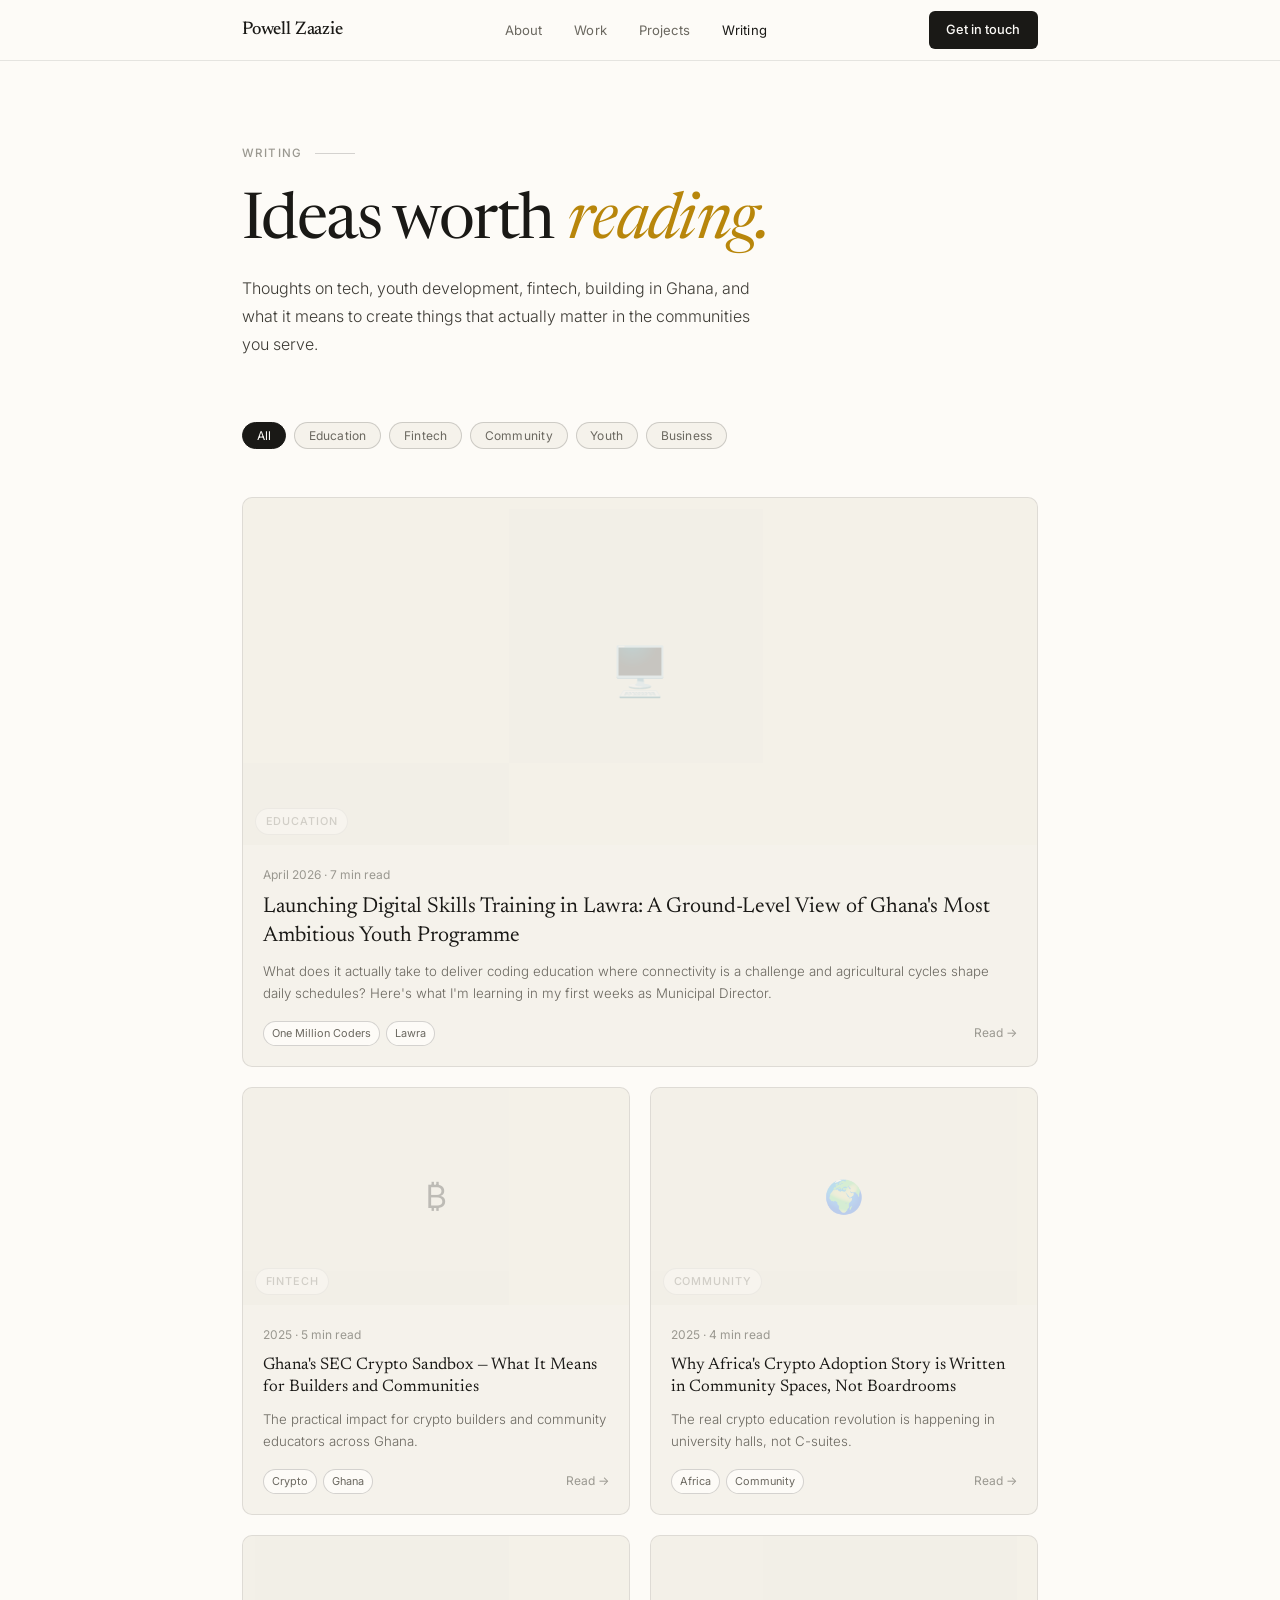
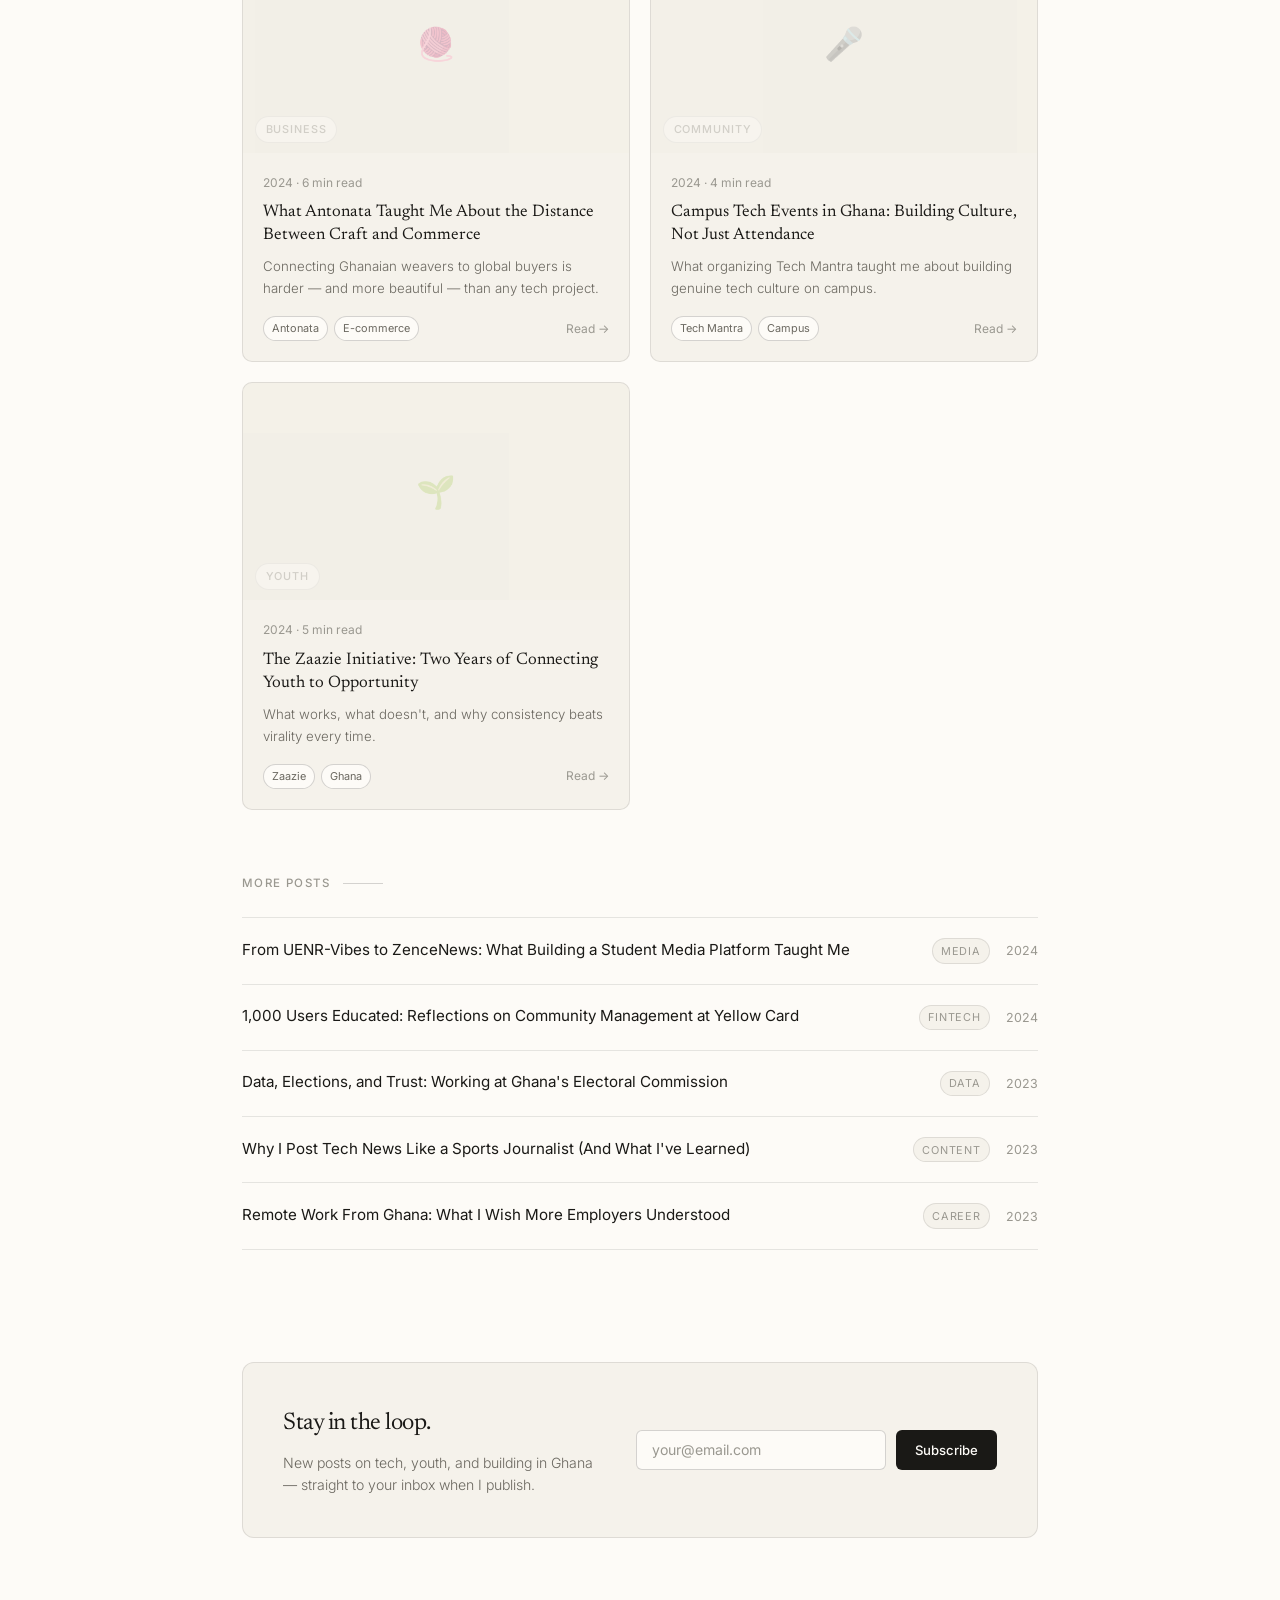
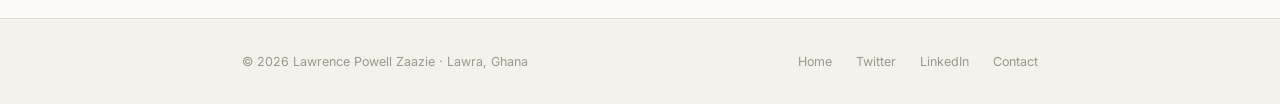
==== blog.html @ d254f091 "Add files via upload" ====
<!DOCTYPE html>
<html lang="en">
<head>
<meta charset="UTF-8">
<meta name="viewport" content="width=device-width, initial-scale=1.0">
<title>Writing — Lawrence Powell Zaazie</title>
<meta name="description" content="Writing on tech, youth development, fintech and building in Ghana — by Lawrence Powell Zaazie.">
<link rel="preconnect" href="https://fonts.googleapis.com">
<link rel="preconnect" href="https://fonts.gstatic.com" crossorigin>
<link href="https://fonts.googleapis.com/css2?family=Inter:wght@300;400;500;600&family=Newsreader:ital,opsz,wght@0,6..72,400;0,6..72,500;1,6..72,400&display=swap" rel="stylesheet">
<style>
:root{--cream:#FDFBF7;--cream2:#F5F2EB;--cream3:#EDE9DF;--ink:#1A1916;--ink2:#3D3B35;--ink3:#6B6860;--ink4:#9A9890;--gold:#B8860B;--green:#2D6A4F;--green-pale:#EAF4EE;--border:rgba(26,25,22,0.1);--border2:rgba(26,25,22,0.18);}
*,*::before,*::after{box-sizing:border-box;margin:0;padding:0;}
html{scroll-behavior:smooth;}
body{font-family:'Inter',sans-serif;background:var(--cream);color:var(--ink);line-height:1.7;font-size:16px;-webkit-font-smoothing:antialiased;}
nav{position:fixed;top:0;left:0;right:0;z-index:100;background:rgba(253,251,247,0.92);backdrop-filter:blur(12px);border-bottom:1px solid var(--border);}
.nav-inner{max-width:860px;margin:0 auto;display:flex;align-items:center;justify-content:space-between;padding:0 2rem;height:60px;}
.nav-logo{font-family:'Newsreader',serif;font-size:1.15rem;font-weight:500;color:var(--ink);text-decoration:none;letter-spacing:-.01em;}
.nav-links{display:flex;gap:0;list-style:none;}
.nav-links a{font-size:.82rem;color:var(--ink3);text-decoration:none;padding:0 1rem;line-height:60px;transition:color .15s;letter-spacing:.01em;}
.nav-links a:hover,.nav-links a.active{color:var(--ink);}
.nav-cta{font-size:.8rem;font-weight:500;background:var(--ink);color:var(--cream);padding:.5rem 1.1rem;border-radius:6px;text-decoration:none;transition:background .15s;}
.nav-cta:hover{background:var(--ink2);}

/* PAGE HEADER */
.page-header{max-width:860px;margin:0 auto;padding:9rem 2rem 4rem;}
.page-header-label{font-size:.72rem;text-transform:uppercase;letter-spacing:.12em;color:var(--ink4);font-weight:500;margin-bottom:1.5rem;display:flex;align-items:center;gap:.75rem;}
.page-header-label::after{content:'';flex:1;max-width:40px;height:1px;background:var(--border2);}
.page-header h1{font-family:'Newsreader',serif;font-size:clamp(2.5rem,5vw,4rem);font-weight:400;line-height:1.1;letter-spacing:-.025em;color:var(--ink);margin-bottom:1rem;}
.page-header h1 em{font-style:italic;color:var(--gold);}
.page-header-desc{font-size:1rem;color:var(--ink2);max-width:520px;line-height:1.75;font-weight:300;}

/* FILTERS */
.filters{max-width:860px;margin:0 auto;padding:0 2rem 3rem;display:flex;gap:.5rem;flex-wrap:wrap;}
.filter-btn{font-size:.75rem;color:var(--ink3);border:1px solid var(--border2);background:var(--cream2);padding:.3rem .85rem;border-radius:100px;cursor:pointer;transition:all .15s;font-family:'Inter',sans-serif;letter-spacing:.02em;}
.filter-btn:hover{border-color:var(--ink3);color:var(--ink);}
.filter-btn.active{background:var(--ink);color:var(--cream);border-color:var(--ink);}

/* POSTS GRID */
.posts-wrap{max-width:860px;margin:0 auto;padding:0 2rem;}
.posts-grid{display:grid;grid-template-columns:1fr 1fr;gap:1.25rem;margin-bottom:4rem;}
.post-card{background:var(--cream2);border:1px solid var(--border);border-radius:10px;overflow:hidden;cursor:pointer;transition:border-color .15s,background .15s;display:flex;flex-direction:column;}
.post-card:hover{border-color:var(--border2);background:var(--cream3);}
.post-card-featured{grid-column:span 2;}
.post-thumb{aspect-ratio:16/7;background:var(--cream3);display:flex;align-items:center;justify-content:center;font-size:3rem;opacity:.25;position:relative;}
.post-card:not(.post-card-featured) .post-thumb{aspect-ratio:16/9;font-size:2rem;}
.post-cat{position:absolute;bottom:.65rem;left:.75rem;font-size:.68rem;letter-spacing:.08em;text-transform:uppercase;background:var(--cream);color:var(--ink3);border:1px solid var(--border2);padding:.2rem .6rem;border-radius:100px;font-weight:500;}
.post-body{padding:1.25rem;flex:1;display:flex;flex-direction:column;}
.post-meta{font-size:.75rem;color:var(--ink4);margin-bottom:.5rem;}
.post-title{font-family:'Newsreader',serif;font-size:1.05rem;line-height:1.35;color:var(--ink);margin-bottom:.6rem;flex:1;font-weight:400;}
.post-card-featured .post-title{font-size:1.35rem;}
.post-excerpt{font-size:.83rem;color:var(--ink3);line-height:1.65;font-weight:300;margin-bottom:1rem;}
.post-footer{display:flex;justify-content:space-between;align-items:center;margin-top:auto;}
.post-tags-wrap{display:flex;gap:.35rem;flex-wrap:wrap;}
.post-tag{font-size:.68rem;color:var(--ink3);border:1px solid var(--border2);padding:.15rem .5rem;border-radius:100px;background:var(--cream);}
.post-read{font-size:.75rem;color:var(--ink4);}

/* OLDER POSTS LIST */
.older-label{font-size:.72rem;text-transform:uppercase;letter-spacing:.12em;color:var(--ink4);font-weight:500;margin-bottom:1.5rem;display:flex;align-items:center;gap:.75rem;}
.older-label::after{content:'';flex:1;max-width:40px;height:1px;background:var(--border2);}
.post-list{display:flex;flex-direction:column;margin-bottom:4rem;}
.list-item{display:flex;align-items:baseline;justify-content:space-between;gap:2rem;padding:1.25rem 0;border-bottom:1px solid var(--border);cursor:pointer;transition:opacity .15s;}
.list-item:first-child{border-top:1px solid var(--border);}
.list-item:hover{opacity:.6;}
.list-title{font-size:.95rem;color:var(--ink);flex:1;line-height:1.45;}
.list-right{display:flex;align-items:center;gap:1rem;flex-shrink:0;}
.list-cat{font-size:.68rem;letter-spacing:.08em;text-transform:uppercase;background:var(--cream2);color:var(--ink4);border:1px solid var(--border);padding:.15rem .5rem;border-radius:100px;}
.list-year{font-size:.78rem;color:var(--ink4);}

/* ARTICLE MODAL */
#modal{display:none;position:fixed;inset:0;z-index:500;background:var(--cream);overflow-y:auto;}
.modal-inner{max-width:660px;margin:0 auto;padding:5rem 2rem 6rem;}
.modal-back{background:none;border:none;cursor:pointer;font-family:'Inter',sans-serif;font-size:.82rem;color:var(--ink3);display:flex;align-items:center;gap:.4rem;margin-bottom:3rem;padding:0;transition:color .15s;letter-spacing:.01em;}
.modal-back:hover{color:var(--ink);}
.modal-kicker{font-size:.72rem;text-transform:uppercase;letter-spacing:.12em;color:var(--ink4);font-weight:500;margin-bottom:1.25rem;}
.modal-title{font-family:'Newsreader',serif;font-size:clamp(1.8rem,3.5vw,2.6rem);font-weight:400;line-height:1.15;letter-spacing:-.02em;color:var(--ink);margin-bottom:2rem;}
.modal-body{font-size:1rem;color:var(--ink2);line-height:1.9;font-weight:300;}
.modal-body p+p{margin-top:1.25rem;}
.modal-subhead{font-family:'Newsreader',serif;font-size:1.3rem;color:var(--ink);margin:2rem 0 .5rem;font-weight:400;}
.modal-tags{display:flex;gap:.4rem;flex-wrap:wrap;margin-top:3rem;padding-top:2rem;border-top:1px solid var(--border);}
.modal-tag{font-size:.7rem;color:var(--ink3);border:1px solid var(--border2);padding:.2rem .6rem;border-radius:100px;background:var(--cream2);}

/* NEWSLETTER */
.newsletter{max-width:860px;margin:0 auto;padding:3rem 2rem 5rem;}
.newsletter-inner{background:var(--cream2);border:1px solid var(--border);border-radius:12px;padding:2.5rem;display:grid;grid-template-columns:1fr 1fr;gap:2rem;align-items:center;}
.newsletter-heading{font-family:'Newsreader',serif;font-size:1.5rem;font-weight:400;letter-spacing:-.02em;margin-bottom:.5rem;}
.newsletter-desc{font-size:.88rem;color:var(--ink3);line-height:1.6;font-weight:300;}
.newsletter-form{display:flex;gap:.6rem;}
.newsletter-input{flex:1;background:var(--cream);border:1px solid var(--border2);border-radius:6px;padding:.65rem .9rem;color:var(--ink);font-family:'Inter',sans-serif;font-size:.88rem;outline:none;transition:border-color .15s;}
.newsletter-input:focus{border-color:var(--ink3);}
.newsletter-input::placeholder{color:var(--ink4);}
.newsletter-btn{background:var(--ink);color:var(--cream);font-family:'Inter',sans-serif;font-weight:500;font-size:.82rem;padding:.65rem 1.2rem;border-radius:6px;border:none;cursor:pointer;transition:background .15s;white-space:nowrap;}
.newsletter-btn:hover{background:var(--ink2);}

footer{border-top:1px solid var(--border);background:var(--cream2);}
.footer-bottom{max-width:860px;margin:0 auto;padding:2rem;display:flex;justify-content:space-between;flex-wrap:wrap;gap:1rem;font-size:.78rem;color:var(--ink4);}
.footer-flinks{display:flex;gap:1.5rem;}
.footer-flinks a{font-size:.78rem;color:var(--ink4);text-decoration:none;transition:color .15s;}
.footer-flinks a:hover{color:var(--ink);}

.reveal{opacity:0;transform:translateY(14px);transition:opacity .55s ease,transform .55s ease;}
.reveal.visible{opacity:1;transform:translateY(0);}

@media(max-width:700px){
  .nav-links,.nav-cta{display:none;}
  .page-header{padding:7rem 1.25rem 3rem;}
  .filters{padding:0 1.25rem 2.5rem;}
  .posts-wrap{padding:0 1.25rem;}
  .posts-grid{grid-template-columns:1fr;}
  .post-card-featured{grid-column:span 1;}
  .newsletter-inner{grid-template-columns:1fr;}
  .newsletter-form{flex-direction:column;}
  .modal-inner{padding:4rem 1.25rem 5rem;}
  .footer-bottom{padding:1.25rem;flex-direction:column;}
}
</style>
</head>
<body>

<nav>
  <div class="nav-inner">
    <a class="nav-logo" href="index.html">Powell Zaazie</a>
    <ul class="nav-links">
      <li><a href="index.html#about">About</a></li>
      <li><a href="index.html#work">Work</a></li>
      <li><a href="index.html#projects">Projects</a></li>
      <li><a href="blog.html" class="active">Writing</a></li>
    </ul>
    <a class="nav-cta" href="index.html#contact">Get in touch</a>
  </div>
</nav>

<div class="page-header">
  <div class="page-header-label">Writing</div>
  <h1>Ideas worth <em>reading.</em></h1>
  <p class="page-header-desc">Thoughts on tech, youth development, fintech, building in Ghana, and what it means to create things that actually matter in the communities you serve.</p>
</div>

<div class="filters">
  <button class="filter-btn active" onclick="filter('all',this)">All</button>
  <button class="filter-btn" onclick="filter('education',this)">Education</button>
  <button class="filter-btn" onclick="filter('fintech',this)">Fintech</button>
  <button class="filter-btn" onclick="filter('community',this)">Community</button>
  <button class="filter-btn" onclick="filter('youth',this)">Youth</button>
  <button class="filter-btn" onclick="filter('business',this)">Business</button>
</div>

<div class="posts-wrap">
  <div class="posts-grid" id="postsGrid">

    <div class="post-card post-card-featured reveal" data-cat="education" onclick="open_post('p1')">
      <div class="post-thumb">🖥️<span class="post-cat">Education</span></div>
      <div class="post-body">
        <div class="post-meta">April 2026 · 7 min read</div>
        <div class="post-title">Launching Digital Skills Training in Lawra: A Ground-Level View of Ghana's Most Ambitious Youth Programme</div>
        <p class="post-excerpt">What does it actually take to deliver coding education where connectivity is a challenge and agricultural cycles shape daily schedules? Here's what I'm learning in my first weeks as Municipal Director.</p>
        <div class="post-footer"><div class="post-tags-wrap"><span class="post-tag">One Million Coders</span><span class="post-tag">Lawra</span></div><span class="post-read">Read →</span></div>
      </div>
    </div>

    <div class="post-card reveal" data-cat="fintech" onclick="open_post('p2')">
      <div class="post-thumb">₿<span class="post-cat">Fintech</span></div>
      <div class="post-body">
        <div class="post-meta">2025 · 5 min read</div>
        <div class="post-title">Ghana's SEC Crypto Sandbox — What It Means for Builders and Communities</div>
        <p class="post-excerpt">The practical impact for crypto builders and community educators across Ghana.</p>
        <div class="post-footer"><div class="post-tags-wrap"><span class="post-tag">Crypto</span><span class="post-tag">Ghana</span></div><span class="post-read">Read →</span></div>
      </div>
    </div>

    <div class="post-card reveal" data-cat="community" onclick="open_post('p3')">
      <div class="post-thumb">🌍<span class="post-cat">Community</span></div>
      <div class="post-body">
        <div class="post-meta">2025 · 4 min read</div>
        <div class="post-title">Why Africa's Crypto Adoption Story is Written in Community Spaces, Not Boardrooms</div>
        <p class="post-excerpt">The real crypto education revolution is happening in university halls, not C-suites.</p>
        <div class="post-footer"><div class="post-tags-wrap"><span class="post-tag">Africa</span><span class="post-tag">Community</span></div><span class="post-read">Read →</span></div>
      </div>
    </div>

    <div class="post-card reveal" data-cat="business" onclick="open_post('p4')">
      <div class="post-thumb">🧶<span class="post-cat">Business</span></div>
      <div class="post-body">
        <div class="post-meta">2024 · 6 min read</div>
        <div class="post-title">What Antonata Taught Me About the Distance Between Craft and Commerce</div>
        <p class="post-excerpt">Connecting Ghanaian weavers to global buyers is harder — and more beautiful — than any tech project.</p>
        <div class="post-footer"><div class="post-tags-wrap"><span class="post-tag">Antonata</span><span class="post-tag">E-commerce</span></div><span class="post-read">Read →</span></div>
      </div>
    </div>

    <div class="post-card reveal" data-cat="community" onclick="open_post('p5')">
      <div class="post-thumb">🎤<span class="post-cat">Community</span></div>
      <div class="post-body">
        <div class="post-meta">2024 · 4 min read</div>
        <div class="post-title">Campus Tech Events in Ghana: Building Culture, Not Just Attendance</div>
        <p class="post-excerpt">What organizing Tech Mantra taught me about building genuine tech culture on campus.</p>
        <div class="post-footer"><div class="post-tags-wrap"><span class="post-tag">Tech Mantra</span><span class="post-tag">Campus</span></div><span class="post-read">Read →</span></div>
      </div>
    </div>

    <div class="post-card reveal" data-cat="youth" onclick="open_post('p6')">
      <div class="post-thumb">🌱<span class="post-cat">Youth</span></div>
      <div class="post-body">
        <div class="post-meta">2024 · 5 min read</div>
        <div class="post-title">The Zaazie Initiative: Two Years of Connecting Youth to Opportunity</div>
        <p class="post-excerpt">What works, what doesn't, and why consistency beats virality every time.</p>
        <div class="post-footer"><div class="post-tags-wrap"><span class="post-tag">Zaazie</span><span class="post-tag">Ghana</span></div><span class="post-read">Read →</span></div>
      </div>
    </div>

  </div>

  <div class="older-label reveal">More posts</div>
  <div class="post-list reveal">
    <div class="list-item" onclick="open_post('p7')"><span class="list-title">From UENR-Vibes to ZenceNews: What Building a Student Media Platform Taught Me</span><div class="list-right"><span class="list-cat">Media</span><span class="list-year">2024</span></div></div>
    <div class="list-item" onclick="open_post('p8')"><span class="list-title">1,000 Users Educated: Reflections on Community Management at Yellow Card</span><div class="list-right"><span class="list-cat">Fintech</span><span class="list-year">2024</span></div></div>
    <div class="list-item" onclick="open_post('p9')"><span class="list-title">Data, Elections, and Trust: Working at Ghana's Electoral Commission</span><div class="list-right"><span class="list-cat">Data</span><span class="list-year">2023</span></div></div>
    <div class="list-item" onclick="open_post('p10')"><span class="list-title">Why I Post Tech News Like a Sports Journalist (And What I've Learned)</span><div class="list-right"><span class="list-cat">Content</span><span class="list-year">2023</span></div></div>
    <div class="list-item" onclick="open_post('p11')"><span class="list-title">Remote Work From Ghana: What I Wish More Employers Understood</span><div class="list-right"><span class="list-cat">Career</span><span class="list-year">2023</span></div></div>
  </div>
</div>

<!-- ARTICLE MODAL -->
<div id="modal">
  <div class="modal-inner">
    <button class="modal-back" onclick="close_post()">← Back to writing</button>
    <div id="modal-content"></div>
  </div>
</div>

<!-- NEWSLETTER -->
<div class="newsletter">
  <div class="newsletter-inner reveal">
    <div>
      <div class="newsletter-heading">Stay in the loop.</div>
      <p class="newsletter-desc">New posts on tech, youth, and building in Ghana — straight to your inbox when I publish.</p>
    </div>
    <div>
      <div class="newsletter-form">
        <input class="newsletter-input" type="email" id="nlEmail" placeholder="your@email.com">
        <button class="newsletter-btn" onclick="subscribe(this)">Subscribe</button>
      </div>
    </div>
  </div>
</div>

<footer>
  <div class="footer-bottom">
    <span>© 2026 Lawrence Powell Zaazie · Lawra, Ghana</span>
    <div class="footer-flinks">
      <a href="index.html">Home</a>
      <a href="https://twitter.com/powellzaazie" target="_blank">Twitter</a>
      <a href="https://linkedin.com/in/powellzaazie" target="_blank">LinkedIn</a>
      <a href="index.html#contact">Contact</a>
    </div>
  </div>
</footer>

<script>
const posts = {
  p1:{kicker:'Education · April 2026 · 7 min read',title:'Launching Digital Skills Training in Lawra: A Ground-Level View of Ghana\'s Most Ambitious Youth Programme',body:`<p>When I accepted the role of Municipal Director for the One Million Coders Programme in Lawra, I knew I was stepping into something that would test every skill I've developed — community building, programme management, data thinking, and communication.</p><p>What I didn't fully anticipate was how much the ground-level realities of Lawra Municipal would shape everything: the agricultural calendar that pulls students away during farming seasons, the connectivity gaps that make "just go online" an unhelpful instruction, and the deep community trust networks you have to earn before anything works.</p><div class="modal-subhead">Starting with listening, not launching</div><p>My first weeks weren't spent rolling out trainings. They were spent in conversations — with GES school heads, community radio operators, traditional leaders, and the youth themselves. The programme's national ambition only lands when it meets local reality with humility.</p><p>The feedback was consistent: youth in Lawra are hungry for digital skills. The challenge isn't motivation — it's infrastructure and timing.</p><div class="modal-subhead">The offline-first principle</div><p>One of the early decisions I'm advocating for is an offline-first curriculum delivery model. Not as a compromise — but as a feature. Building modules that can be downloaded and used without live internet makes the programme resilient in a way that purely online delivery never can be in Upper West Region.</p><p>More updates to follow as we move from planning into delivery. If you're working on something similar, I'd love to connect.</p>`,tags:['One Million Coders','Lawra','Digital Skills','Education']},
  p2:{kicker:'Fintech · 2025 · 5 min read',title:'Ghana\'s SEC Crypto Sandbox — What It Means for Builders and Communities',body:`<p>Ghana's SEC opening a regulatory sandbox for crypto and digital assets is genuinely significant — but coverage mostly focuses on institutional players. I want to talk about what it means for builders and community educators on the ground.</p><div class="modal-subhead">Why this matters for community educators</div><p>At Yellow Card, I spent a year educating 1,000+ users about crypto. One of the biggest barriers wasn't technical literacy — it was legitimacy. People wanted to know: is this legal? Is this safe?</p><p>A regulatory sandbox sends a clear signal: the government is engaging seriously. For community educators, that changes the conversation dramatically.</p><div class="modal-subhead">What builders should watch</div><p>The sandbox terms matter enormously. The best ones give startups room to test, fail, and iterate. The worst create compliance burdens only incumbents can afford. Ghana's fintech ecosystem has real talent — the sandbox is an opportunity whose value depends entirely on whether the rules enable genuine experimentation.</p>`,tags:['Ghana','Crypto','Fintech','Regulation']},
  p3:{kicker:'Community · 2025 · 4 min read',title:'Why Africa\'s Crypto Adoption Story is Written in Community Spaces, Not Boardrooms',body:`<p>Every few months there's another report about Africa's "crypto adoption surge." The numbers are real. But coverage focuses on macro data and institutional moves — while the actual story is being written in university Discord servers, WhatsApp groups, and local workshops.</p><div class="modal-subhead">Trust is the infrastructure</div><p>In markets where banking trust is low and financial history is complicated, trust is the real infrastructure. You build it person by person, community by community. No amount of VC funding or exchange listings replaces that.</p><p>The builders and educators doing this work are the real architects of crypto adoption in Africa. They deserve more credit and more support than they typically receive.</p>`,tags:['Africa','Crypto','Community']},
  p4:{kicker:'Business · 2024 · 6 min read',title:'What Antonata Taught Me About the Distance Between Craft and Commerce',body:`<p>Antonata started as a simple observation: Ghana has extraordinary weavers producing extraordinary fabric, and most of the world has no idea they exist. The distance between a master weaver in Upper West Region and a consumer in Berlin is mostly information and infrastructure — not desire.</p><div class="modal-subhead">The gap nobody talks about</div><p>There's enormous enthusiasm for "connecting African artisans to global markets." Far less attention is paid to the boring, essential middle: photography standards, packaging logistics, payment processing for sellers without formal banking, and building enough volume that the economics actually work for the craftsperson — not just the platform.</p><p>Antonata has taught me that the most important skill in any marketplace business is patience with complexity — and genuine respect for the people whose livelihoods depend on getting it right.</p>`,tags:['Antonata','E-commerce','Ghana','Craft']},
  p5:{kicker:'Community · 2024 · 4 min read',title:'Campus Tech Events in Ghana: Building Culture, Not Just Attendance',body:`<p>When I started organizing Tech Mantra events, the goal was simple: bring interesting tech people together with students who have potential. Get some energy in the room. Spark a few connections.</p><p>What I learned is that attendance is the easy part. Culture is the hard part.</p><div class="modal-subhead">What makes an event stick</div><p>The events that created lasting impact weren't the ones with the biggest crowd or the most prestigious speaker. They were the ones where students left with a concrete next step — a contact, a project idea, a framework for thinking about their career that they hadn't had before.</p><p>Campus tech culture in Ghana is real and growing. Events like Tech Mantra can accelerate it — but only if we resist optimising for optics over outcomes.</p>`,tags:['Tech Mantra','Campus','Events','Community']},
  p6:{kicker:'Youth · 2024 · 5 min read',title:'The Zaazie Initiative: Two Years of Connecting Youth to Opportunity',body:`<p>The Zaazie Initiative was born from frustration — the clear-eyed kind. Incredible fellowships, grants, and programmes exist for African youth, and most of them never hear about them. Not because they lack internet access. Because the information is scattered, poorly distributed, and rarely reaches the communities that would benefit most.</p><div class="modal-subhead">What two years has taught me</div><p>Consistency beats virality. The posts that generated the most applications weren't the ones that went viral. They were the ones that showed up reliably, week after week, in a format people understood and trusted.</p><p>The community has become the product. Youth who found opportunities through the initiative now share others they find. The flywheel is small but real — and that's more valuable than any single viral post.</p>`,tags:['Zaazie Initiative','Youth','Ghana','Opportunity']},
  p7:{kicker:'Media · 2024 · 5 min read',title:'From UENR-Vibes to ZenceNews: What Building a Student Media Platform Taught Me',body:`<p>ZenceNews started as UENR-Vibes — a scrappy campus news platform built on the conviction that student stories deserved better coverage than official channels provided. The name changed. The mission didn't.</p><div class="modal-subhead">Media as community infrastructure</div><p>The framing I keep returning to: media is community infrastructure. When ZenceNews covers a student achievement, a campus policy issue, or an opportunity youth should know about — it's not just content. It's connective tissue for a community that otherwise relies on informal networks and word of mouth.</p><p>That framing has shaped every decision since: what to cover, how to cover it, and who to centre in the story.</p>`,tags:['ZenceNews','Media','Campus','Community']},
  p8:{kicker:'Fintech · 2024 · 4 min read',title:'1,000 Users Educated: Reflections on Community Management at Yellow Card',body:`<p>The number — 1,000+ users educated — sounds clean and reportable. The reality was messier and more rewarding than any metric captures.</p><p>Community management at a crypto company in Ghana means being the bridge between a product built with certain assumptions and users making real financial decisions with real money. That's a serious responsibility.</p><div class="modal-subhead">What education actually looks like</div><p>The best community education I did at Yellow Card wasn't in events or content. It was in individual conversations — responding to confused users, explaining failed transactions, walking people through processes that assumed too much prior knowledge.</p><p>That feedback loop — between community reality and product decision — is what good community management is actually for. The events and content are just the visible part.</p>`,tags:['Yellow Card','Fintech','Community','Crypto']},
  p9:{kicker:'Data · 2023 · 5 min read',title:'Data, Elections, and Trust: Working at Ghana\'s Electoral Commission',body:`<p>Working at the Electoral Commission during an election period is not a typical data analytics role. The stakes are different. The scrutiny is different. And the standard of accuracy required — when data directly affects democratic outcomes — focuses the mind in ways corporate analytics never quite does.</p><div class="modal-subhead">Data as public trust</div><p>Every data decision at the Commission was implicitly a public trust decision. How data is collected, validated, stored, and reported isn't just a technical question — it's a question about what the institution owes the citizens it serves.</p><p>That framing has stayed with me. In every role since, I ask: who does this data serve, and what obligation does handling it create?</p>`,tags:['Data','Elections','Ghana','Public Sector']},
  p10:{kicker:'Content · 2023 · 4 min read',title:'Why I Post Tech News Like a Sports Journalist (And What I\'ve Learned)',body:`<p>The inspiration was simple: Fabrizio Romano built a global audience by being first, accurate, and consistent on football transfer news. Nobody owns that niche for African and global tech funding rounds on X.</p><p>So I started posting verified funding rounds with the ⚡ CONFIRMED ⚡ format. Clean, consistent, citable. No hot takes unless I have real context.</p><div class="modal-subhead">What the format teaches you</div><p>Posting this way forces discipline. You have to actually verify before you post. You have to understand the deal well enough to summarise it accurately in a few lines. You build a reputation on accuracy — which means one bad post costs you more than ten good ones earn you.</p><p>The audience that finds you this way is also a better audience. They're there for the information, not the entertainment.</p>`,tags:['Content','Tech News','Twitter','@powellzaazie']},
  p11:{kicker:'Career · 2023 · 4 min read',title:'Remote Work From Ghana: What I Wish More Employers Understood',body:`<p>I've applied for remote roles and talked to a lot of Ghanaian professionals navigating the same market. There are patterns worth naming.</p><div class="modal-subhead">The assumptions that cost good candidates</div><p>The biggest issue isn't connectivity or time zones — those are solvable. It's the unstated assumptions baked into hiring processes: that "remote" means Europe or North America, that an African candidate needs to justify their time zone, that a non-Western educational background requires extra scrutiny.</p><p>Ghana has world-class tech, community, and data talent. The candidate pool is deeper than most remote-first companies realise. If you're not actively recruiting from West Africa, you're leaving talent on the table.</p>`,tags:['Remote Work','Career','Ghana','Tech']}
};

function open_post(id){
  const p=posts[id];if(!p)return;
  document.getElementById('modal-content').innerHTML=`<div class="modal-kicker">${p.kicker}</div><h1 class="modal-title">${p.title}</h1><div class="modal-body">${p.body}</div><div class="modal-tags">${p.tags.map(t=>`<span class="modal-tag">${t}</span>`).join('')}</div>`;
  document.getElementById('modal').style.display='block';
  document.body.style.overflow='hidden';
  document.getElementById('modal').scrollTop=0;
}
function close_post(){
  document.getElementById('modal').style.display='none';
  document.body.style.overflow='';
}
document.addEventListener('keydown',e=>{if(e.key==='Escape')close_post();});

function filter(cat,btn){
  document.querySelectorAll('.filter-btn').forEach(b=>b.classList.remove('active'));
  btn.classList.add('active');
  document.querySelectorAll('.post-card').forEach(c=>{
    c.style.display=(cat==='all'||c.dataset.cat===cat)?'':'none';
  });
}

function subscribe(btn){
  const input=document.getElementById('nlEmail');
  if(!input.value||!input.value.includes('@')){input.style.borderColor='#B91C1C';return;}
  btn.textContent='✓ Subscribed'; btn.style.background='var(--green)';
  input.value=''; input.style.borderColor='';
}

const obs=new IntersectionObserver(entries=>{entries.forEach(e=>{if(e.isIntersecting)e.target.classList.add('visible');});},{threshold:.06});
document.querySelectorAll('.reveal').forEach(el=>obs.observe(el));
</script>
</body>
</html>
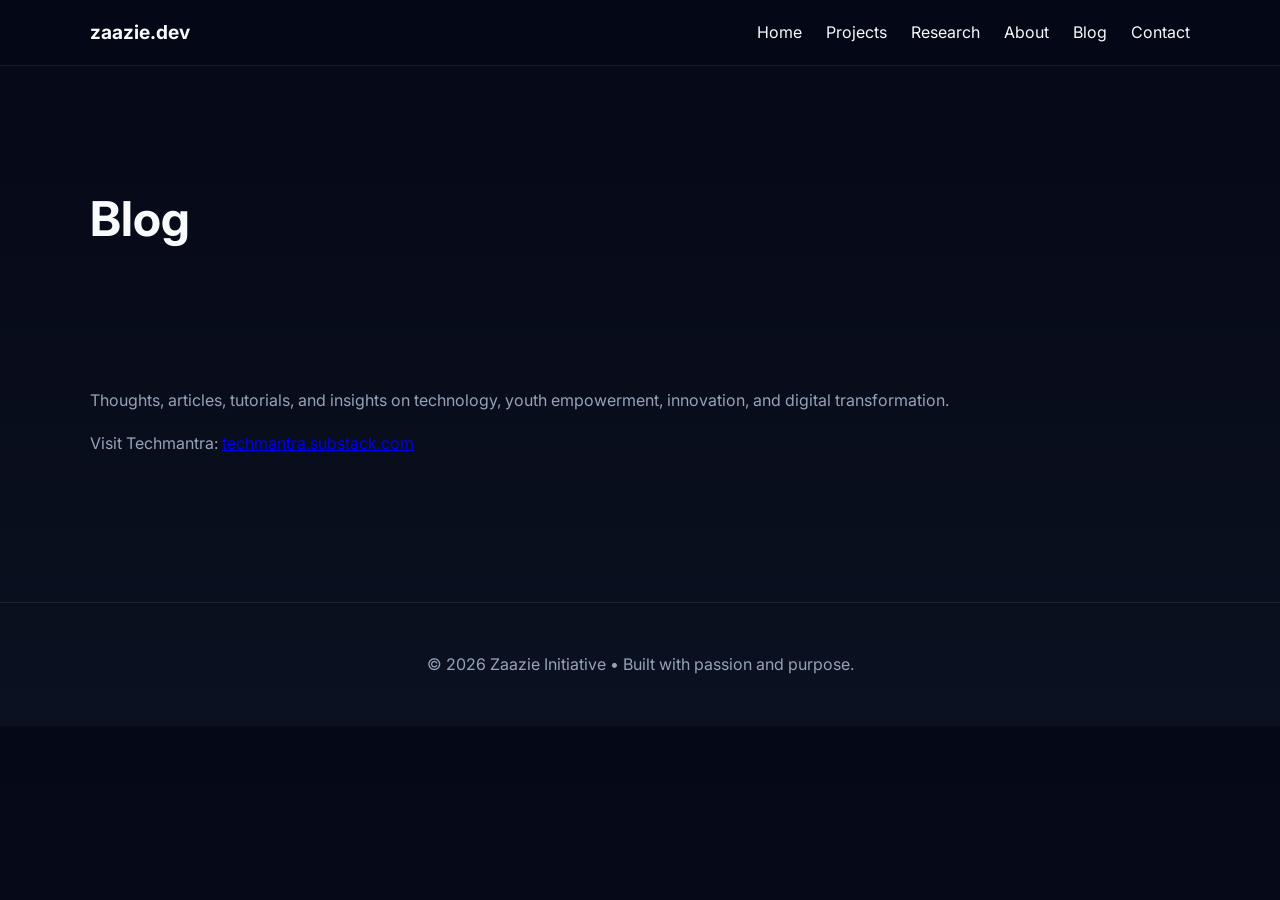
==== commit 1eb225d5: "Add files via upload" ====
--- a/blog.html
+++ b/blog.html
@@ -1,306 +1,48 @@
+
 <!DOCTYPE html>
 <html lang="en">
 <head>
 <meta charset="UTF-8">
 <meta name="viewport" content="width=device-width, initial-scale=1.0">
-<title>Writing — Lawrence Powell Zaazie</title>
-<meta name="description" content="Writing on tech, youth development, fintech and building in Ghana — by Lawrence Powell Zaazie.">
-<link rel="preconnect" href="https://fonts.googleapis.com">
-<link rel="preconnect" href="https://fonts.gstatic.com" crossorigin>
-<link href="https://fonts.googleapis.com/css2?family=Inter:wght@300;400;500;600&family=Newsreader:ital,opsz,wght@0,6..72,400;0,6..72,500;1,6..72,400&display=swap" rel="stylesheet">
-<style>
-:root{--cream:#FDFBF7;--cream2:#F5F2EB;--cream3:#EDE9DF;--ink:#1A1916;--ink2:#3D3B35;--ink3:#6B6860;--ink4:#9A9890;--gold:#B8860B;--green:#2D6A4F;--green-pale:#EAF4EE;--border:rgba(26,25,22,0.1);--border2:rgba(26,25,22,0.18);}
-*,*::before,*::after{box-sizing:border-box;margin:0;padding:0;}
-html{scroll-behavior:smooth;}
-body{font-family:'Inter',sans-serif;background:var(--cream);color:var(--ink);line-height:1.7;font-size:16px;-webkit-font-smoothing:antialiased;}
-nav{position:fixed;top:0;left:0;right:0;z-index:100;background:rgba(253,251,247,0.92);backdrop-filter:blur(12px);border-bottom:1px solid var(--border);}
-.nav-inner{max-width:860px;margin:0 auto;display:flex;align-items:center;justify-content:space-between;padding:0 2rem;height:60px;}
-.nav-logo{font-family:'Newsreader',serif;font-size:1.15rem;font-weight:500;color:var(--ink);text-decoration:none;letter-spacing:-.01em;}
-.nav-links{display:flex;gap:0;list-style:none;}
-.nav-links a{font-size:.82rem;color:var(--ink3);text-decoration:none;padding:0 1rem;line-height:60px;transition:color .15s;letter-spacing:.01em;}
-.nav-links a:hover,.nav-links a.active{color:var(--ink);}
-.nav-cta{font-size:.8rem;font-weight:500;background:var(--ink);color:var(--cream);padding:.5rem 1.1rem;border-radius:6px;text-decoration:none;transition:background .15s;}
-.nav-cta:hover{background:var(--ink2);}
-
-/* PAGE HEADER */
-.page-header{max-width:860px;margin:0 auto;padding:9rem 2rem 4rem;}
-.page-header-label{font-size:.72rem;text-transform:uppercase;letter-spacing:.12em;color:var(--ink4);font-weight:500;margin-bottom:1.5rem;display:flex;align-items:center;gap:.75rem;}
-.page-header-label::after{content:'';flex:1;max-width:40px;height:1px;background:var(--border2);}
-.page-header h1{font-family:'Newsreader',serif;font-size:clamp(2.5rem,5vw,4rem);font-weight:400;line-height:1.1;letter-spacing:-.025em;color:var(--ink);margin-bottom:1rem;}
-.page-header h1 em{font-style:italic;color:var(--gold);}
-.page-header-desc{font-size:1rem;color:var(--ink2);max-width:520px;line-height:1.75;font-weight:300;}
-
-/* FILTERS */
-.filters{max-width:860px;margin:0 auto;padding:0 2rem 3rem;display:flex;gap:.5rem;flex-wrap:wrap;}
-.filter-btn{font-size:.75rem;color:var(--ink3);border:1px solid var(--border2);background:var(--cream2);padding:.3rem .85rem;border-radius:100px;cursor:pointer;transition:all .15s;font-family:'Inter',sans-serif;letter-spacing:.02em;}
-.filter-btn:hover{border-color:var(--ink3);color:var(--ink);}
-.filter-btn.active{background:var(--ink);color:var(--cream);border-color:var(--ink);}
-
-/* POSTS GRID */
-.posts-wrap{max-width:860px;margin:0 auto;padding:0 2rem;}
-.posts-grid{display:grid;grid-template-columns:1fr 1fr;gap:1.25rem;margin-bottom:4rem;}
-.post-card{background:var(--cream2);border:1px solid var(--border);border-radius:10px;overflow:hidden;cursor:pointer;transition:border-color .15s,background .15s;display:flex;flex-direction:column;}
-.post-card:hover{border-color:var(--border2);background:var(--cream3);}
-.post-card-featured{grid-column:span 2;}
-.post-thumb{aspect-ratio:16/7;background:var(--cream3);display:flex;align-items:center;justify-content:center;font-size:3rem;opacity:.25;position:relative;}
-.post-card:not(.post-card-featured) .post-thumb{aspect-ratio:16/9;font-size:2rem;}
-.post-cat{position:absolute;bottom:.65rem;left:.75rem;font-size:.68rem;letter-spacing:.08em;text-transform:uppercase;background:var(--cream);color:var(--ink3);border:1px solid var(--border2);padding:.2rem .6rem;border-radius:100px;font-weight:500;}
-.post-body{padding:1.25rem;flex:1;display:flex;flex-direction:column;}
-.post-meta{font-size:.75rem;color:var(--ink4);margin-bottom:.5rem;}
-.post-title{font-family:'Newsreader',serif;font-size:1.05rem;line-height:1.35;color:var(--ink);margin-bottom:.6rem;flex:1;font-weight:400;}
-.post-card-featured .post-title{font-size:1.35rem;}
-.post-excerpt{font-size:.83rem;color:var(--ink3);line-height:1.65;font-weight:300;margin-bottom:1rem;}
-.post-footer{display:flex;justify-content:space-between;align-items:center;margin-top:auto;}
-.post-tags-wrap{display:flex;gap:.35rem;flex-wrap:wrap;}
-.post-tag{font-size:.68rem;color:var(--ink3);border:1px solid var(--border2);padding:.15rem .5rem;border-radius:100px;background:var(--cream);}
-.post-read{font-size:.75rem;color:var(--ink4);}
-
-/* OLDER POSTS LIST */
-.older-label{font-size:.72rem;text-transform:uppercase;letter-spacing:.12em;color:var(--ink4);font-weight:500;margin-bottom:1.5rem;display:flex;align-items:center;gap:.75rem;}
-.older-label::after{content:'';flex:1;max-width:40px;height:1px;background:var(--border2);}
-.post-list{display:flex;flex-direction:column;margin-bottom:4rem;}
-.list-item{display:flex;align-items:baseline;justify-content:space-between;gap:2rem;padding:1.25rem 0;border-bottom:1px solid var(--border);cursor:pointer;transition:opacity .15s;}
-.list-item:first-child{border-top:1px solid var(--border);}
-.list-item:hover{opacity:.6;}
-.list-title{font-size:.95rem;color:var(--ink);flex:1;line-height:1.45;}
-.list-right{display:flex;align-items:center;gap:1rem;flex-shrink:0;}
-.list-cat{font-size:.68rem;letter-spacing:.08em;text-transform:uppercase;background:var(--cream2);color:var(--ink4);border:1px solid var(--border);padding:.15rem .5rem;border-radius:100px;}
-.list-year{font-size:.78rem;color:var(--ink4);}
-
-/* ARTICLE MODAL */
-#modal{display:none;position:fixed;inset:0;z-index:500;background:var(--cream);overflow-y:auto;}
-.modal-inner{max-width:660px;margin:0 auto;padding:5rem 2rem 6rem;}
-.modal-back{background:none;border:none;cursor:pointer;font-family:'Inter',sans-serif;font-size:.82rem;color:var(--ink3);display:flex;align-items:center;gap:.4rem;margin-bottom:3rem;padding:0;transition:color .15s;letter-spacing:.01em;}
-.modal-back:hover{color:var(--ink);}
-.modal-kicker{font-size:.72rem;text-transform:uppercase;letter-spacing:.12em;color:var(--ink4);font-weight:500;margin-bottom:1.25rem;}
-.modal-title{font-family:'Newsreader',serif;font-size:clamp(1.8rem,3.5vw,2.6rem);font-weight:400;line-height:1.15;letter-spacing:-.02em;color:var(--ink);margin-bottom:2rem;}
-.modal-body{font-size:1rem;color:var(--ink2);line-height:1.9;font-weight:300;}
-.modal-body p+p{margin-top:1.25rem;}
-.modal-subhead{font-family:'Newsreader',serif;font-size:1.3rem;color:var(--ink);margin:2rem 0 .5rem;font-weight:400;}
-.modal-tags{display:flex;gap:.4rem;flex-wrap:wrap;margin-top:3rem;padding-top:2rem;border-top:1px solid var(--border);}
-.modal-tag{font-size:.7rem;color:var(--ink3);border:1px solid var(--border2);padding:.2rem .6rem;border-radius:100px;background:var(--cream2);}
-
-/* NEWSLETTER */
-.newsletter{max-width:860px;margin:0 auto;padding:3rem 2rem 5rem;}
-.newsletter-inner{background:var(--cream2);border:1px solid var(--border);border-radius:12px;padding:2.5rem;display:grid;grid-template-columns:1fr 1fr;gap:2rem;align-items:center;}
-.newsletter-heading{font-family:'Newsreader',serif;font-size:1.5rem;font-weight:400;letter-spacing:-.02em;margin-bottom:.5rem;}
-.newsletter-desc{font-size:.88rem;color:var(--ink3);line-height:1.6;font-weight:300;}
-.newsletter-form{display:flex;gap:.6rem;}
-.newsletter-input{flex:1;background:var(--cream);border:1px solid var(--border2);border-radius:6px;padding:.65rem .9rem;color:var(--ink);font-family:'Inter',sans-serif;font-size:.88rem;outline:none;transition:border-color .15s;}
-.newsletter-input:focus{border-color:var(--ink3);}
-.newsletter-input::placeholder{color:var(--ink4);}
-.newsletter-btn{background:var(--ink);color:var(--cream);font-family:'Inter',sans-serif;font-weight:500;font-size:.82rem;padding:.65rem 1.2rem;border-radius:6px;border:none;cursor:pointer;transition:background .15s;white-space:nowrap;}
-.newsletter-btn:hover{background:var(--ink2);}
-
-footer{border-top:1px solid var(--border);background:var(--cream2);}
-.footer-bottom{max-width:860px;margin:0 auto;padding:2rem;display:flex;justify-content:space-between;flex-wrap:wrap;gap:1rem;font-size:.78rem;color:var(--ink4);}
-.footer-flinks{display:flex;gap:1.5rem;}
-.footer-flinks a{font-size:.78rem;color:var(--ink4);text-decoration:none;transition:color .15s;}
-.footer-flinks a:hover{color:var(--ink);}
-
-.reveal{opacity:0;transform:translateY(14px);transition:opacity .55s ease,transform .55s ease;}
-.reveal.visible{opacity:1;transform:translateY(0);}
-
-@media(max-width:700px){
-  .nav-links,.nav-cta{display:none;}
-  .page-header{padding:7rem 1.25rem 3rem;}
-  .filters{padding:0 1.25rem 2.5rem;}
-  .posts-wrap{padding:0 1.25rem;}
-  .posts-grid{grid-template-columns:1fr;}
-  .post-card-featured{grid-column:span 1;}
-  .newsletter-inner{grid-template-columns:1fr;}
-  .newsletter-form{flex-direction:column;}
-  .modal-inner{padding:4rem 1.25rem 5rem;}
-  .footer-bottom{padding:1.25rem;flex-direction:column;}
-}
-</style>
+<title>Blog</title>
+<link rel="stylesheet" href="styles.css">
 </head>
 <body>
 
 <nav>
-  <div class="nav-inner">
-    <a class="nav-logo" href="index.html">Powell Zaazie</a>
-    <ul class="nav-links">
-      <li><a href="index.html#about">About</a></li>
-      <li><a href="index.html#work">Work</a></li>
-      <li><a href="index.html#projects">Projects</a></li>
-      <li><a href="blog.html" class="active">Writing</a></li>
+  <div class="container nav-inner">
+    <div class="logo">zaazie.dev</div>
+    <ul>
+      <li><a href="index.html">Home</a></li>
+      <li><a href="projects.html">Projects</a></li>
+      <li><a href="research.html">Research</a></li>
+      <li><a href="about.html">About</a></li>
+      <li><a href="blog.html">Blog</a></li>
+      <li><a href="contact.html">Contact</a></li>
     </ul>
-    <a class="nav-cta" href="index.html#contact">Get in touch</a>
   </div>
 </nav>
 
-<div class="page-header">
-  <div class="page-header-label">Writing</div>
-  <h1>Ideas worth <em>reading.</em></h1>
-  <p class="page-header-desc">Thoughts on tech, youth development, fintech, building in Ghana, and what it means to create things that actually matter in the communities you serve.</p>
-</div>
+<section class="page-header">
+  <div class="container">
+    <h1>Blog</h1>
+  </div>
+</section>
 
-<div class="filters">
-  <button class="filter-btn active" onclick="filter('all',this)">All</button>
-  <button class="filter-btn" onclick="filter('education',this)">Education</button>
-  <button class="filter-btn" onclick="filter('fintech',this)">Fintech</button>
-  <button class="filter-btn" onclick="filter('community',this)">Community</button>
-  <button class="filter-btn" onclick="filter('youth',this)">Youth</button>
-  <button class="filter-btn" onclick="filter('business',this)">Business</button>
-</div>
+<section class="section content">
+  <div class="container">
 
-<div class="posts-wrap">
-  <div class="posts-grid" id="postsGrid">
-
-    <div class="post-card post-card-featured reveal" data-cat="education" onclick="open_post('p1')">
-      <div class="post-thumb">🖥️<span class="post-cat">Education</span></div>
-      <div class="post-body">
-        <div class="post-meta">April 2026 · 7 min read</div>
-        <div class="post-title">Launching Digital Skills Training in Lawra: A Ground-Level View of Ghana's Most Ambitious Youth Programme</div>
-        <p class="post-excerpt">What does it actually take to deliver coding education where connectivity is a challenge and agricultural cycles shape daily schedules? Here's what I'm learning in my first weeks as Municipal Director.</p>
-        <div class="post-footer"><div class="post-tags-wrap"><span class="post-tag">One Million Coders</span><span class="post-tag">Lawra</span></div><span class="post-read">Read →</span></div>
-      </div>
-    </div>
-
-    <div class="post-card reveal" data-cat="fintech" onclick="open_post('p2')">
-      <div class="post-thumb">₿<span class="post-cat">Fintech</span></div>
-      <div class="post-body">
-        <div class="post-meta">2025 · 5 min read</div>
-        <div class="post-title">Ghana's SEC Crypto Sandbox — What It Means for Builders and Communities</div>
-        <p class="post-excerpt">The practical impact for crypto builders and community educators across Ghana.</p>
-        <div class="post-footer"><div class="post-tags-wrap"><span class="post-tag">Crypto</span><span class="post-tag">Ghana</span></div><span class="post-read">Read →</span></div>
-      </div>
-    </div>
-
-    <div class="post-card reveal" data-cat="community" onclick="open_post('p3')">
-      <div class="post-thumb">🌍<span class="post-cat">Community</span></div>
-      <div class="post-body">
-        <div class="post-meta">2025 · 4 min read</div>
-        <div class="post-title">Why Africa's Crypto Adoption Story is Written in Community Spaces, Not Boardrooms</div>
-        <p class="post-excerpt">The real crypto education revolution is happening in university halls, not C-suites.</p>
-        <div class="post-footer"><div class="post-tags-wrap"><span class="post-tag">Africa</span><span class="post-tag">Community</span></div><span class="post-read">Read →</span></div>
-      </div>
-    </div>
-
-    <div class="post-card reveal" data-cat="business" onclick="open_post('p4')">
-      <div class="post-thumb">🧶<span class="post-cat">Business</span></div>
-      <div class="post-body">
-        <div class="post-meta">2024 · 6 min read</div>
-        <div class="post-title">What Antonata Taught Me About the Distance Between Craft and Commerce</div>
-        <p class="post-excerpt">Connecting Ghanaian weavers to global buyers is harder — and more beautiful — than any tech project.</p>
-        <div class="post-footer"><div class="post-tags-wrap"><span class="post-tag">Antonata</span><span class="post-tag">E-commerce</span></div><span class="post-read">Read →</span></div>
-      </div>
-    </div>
-
-    <div class="post-card reveal" data-cat="community" onclick="open_post('p5')">
-      <div class="post-thumb">🎤<span class="post-cat">Community</span></div>
-      <div class="post-body">
-        <div class="post-meta">2024 · 4 min read</div>
-        <div class="post-title">Campus Tech Events in Ghana: Building Culture, Not Just Attendance</div>
-        <p class="post-excerpt">What organizing Tech Mantra taught me about building genuine tech culture on campus.</p>
-        <div class="post-footer"><div class="post-tags-wrap"><span class="post-tag">Tech Mantra</span><span class="post-tag">Campus</span></div><span class="post-read">Read →</span></div>
-      </div>
-    </div>
-
-    <div class="post-card reveal" data-cat="youth" onclick="open_post('p6')">
-      <div class="post-thumb">🌱<span class="post-cat">Youth</span></div>
-      <div class="post-body">
-        <div class="post-meta">2024 · 5 min read</div>
-        <div class="post-title">The Zaazie Initiative: Two Years of Connecting Youth to Opportunity</div>
-        <p class="post-excerpt">What works, what doesn't, and why consistency beats virality every time.</p>
-        <div class="post-footer"><div class="post-tags-wrap"><span class="post-tag">Zaazie</span><span class="post-tag">Ghana</span></div><span class="post-read">Read →</span></div>
-      </div>
-    </div>
+    <p>Thoughts, articles, tutorials, and insights on technology, youth empowerment, innovation, and digital transformation.</p>
+    <p>Visit Techmantra: <a href="https://techmantra.substack.com">techmantra.substack.com</a></p>
 
   </div>
-
-  <div class="older-label reveal">More posts</div>
-  <div class="post-list reveal">
-    <div class="list-item" onclick="open_post('p7')"><span class="list-title">From UENR-Vibes to ZenceNews: What Building a Student Media Platform Taught Me</span><div class="list-right"><span class="list-cat">Media</span><span class="list-year">2024</span></div></div>
-    <div class="list-item" onclick="open_post('p8')"><span class="list-title">1,000 Users Educated: Reflections on Community Management at Yellow Card</span><div class="list-right"><span class="list-cat">Fintech</span><span class="list-year">2024</span></div></div>
-    <div class="list-item" onclick="open_post('p9')"><span class="list-title">Data, Elections, and Trust: Working at Ghana's Electoral Commission</span><div class="list-right"><span class="list-cat">Data</span><span class="list-year">2023</span></div></div>
-    <div class="list-item" onclick="open_post('p10')"><span class="list-title">Why I Post Tech News Like a Sports Journalist (And What I've Learned)</span><div class="list-right"><span class="list-cat">Content</span><span class="list-year">2023</span></div></div>
-    <div class="list-item" onclick="open_post('p11')"><span class="list-title">Remote Work From Ghana: What I Wish More Employers Understood</span><div class="list-right"><span class="list-cat">Career</span><span class="list-year">2023</span></div></div>
-  </div>
-</div>
-
-<!-- ARTICLE MODAL -->
-<div id="modal">
-  <div class="modal-inner">
-    <button class="modal-back" onclick="close_post()">← Back to writing</button>
-    <div id="modal-content"></div>
-  </div>
-</div>
-
-<!-- NEWSLETTER -->
-<div class="newsletter">
-  <div class="newsletter-inner reveal">
-    <div>
-      <div class="newsletter-heading">Stay in the loop.</div>
-      <p class="newsletter-desc">New posts on tech, youth, and building in Ghana — straight to your inbox when I publish.</p>
-    </div>
-    <div>
-      <div class="newsletter-form">
-        <input class="newsletter-input" type="email" id="nlEmail" placeholder="your@email.com">
-        <button class="newsletter-btn" onclick="subscribe(this)">Subscribe</button>
-      </div>
-    </div>
-  </div>
-</div>
+</section>
 
 <footer>
-  <div class="footer-bottom">
-    <span>© 2026 Lawrence Powell Zaazie · Lawra, Ghana</span>
-    <div class="footer-flinks">
-      <a href="index.html">Home</a>
-      <a href="https://twitter.com/powellzaazie" target="_blank">Twitter</a>
-      <a href="https://linkedin.com/in/powellzaazie" target="_blank">LinkedIn</a>
-      <a href="index.html#contact">Contact</a>
-    </div>
+  <div class="container">
+    <p>© 2026 Zaazie Initiative • Built with passion and purpose.</p>
   </div>
 </footer>
 
-<script>
-const posts = {
-  p1:{kicker:'Education · April 2026 · 7 min read',title:'Launching Digital Skills Training in Lawra: A Ground-Level View of Ghana\'s Most Ambitious Youth Programme',body:`<p>When I accepted the role of Municipal Director for the One Million Coders Programme in Lawra, I knew I was stepping into something that would test every skill I've developed — community building, programme management, data thinking, and communication.</p><p>What I didn't fully anticipate was how much the ground-level realities of Lawra Municipal would shape everything: the agricultural calendar that pulls students away during farming seasons, the connectivity gaps that make "just go online" an unhelpful instruction, and the deep community trust networks you have to earn before anything works.</p><div class="modal-subhead">Starting with listening, not launching</div><p>My first weeks weren't spent rolling out trainings. They were spent in conversations — with GES school heads, community radio operators, traditional leaders, and the youth themselves. The programme's national ambition only lands when it meets local reality with humility.</p><p>The feedback was consistent: youth in Lawra are hungry for digital skills. The challenge isn't motivation — it's infrastructure and timing.</p><div class="modal-subhead">The offline-first principle</div><p>One of the early decisions I'm advocating for is an offline-first curriculum delivery model. Not as a compromise — but as a feature. Building modules that can be downloaded and used without live internet makes the programme resilient in a way that purely online delivery never can be in Upper West Region.</p><p>More updates to follow as we move from planning into delivery. If you're working on something similar, I'd love to connect.</p>`,tags:['One Million Coders','Lawra','Digital Skills','Education']},
-  p2:{kicker:'Fintech · 2025 · 5 min read',title:'Ghana\'s SEC Crypto Sandbox — What It Means for Builders and Communities',body:`<p>Ghana's SEC opening a regulatory sandbox for crypto and digital assets is genuinely significant — but coverage mostly focuses on institutional players. I want to talk about what it means for builders and community educators on the ground.</p><div class="modal-subhead">Why this matters for community educators</div><p>At Yellow Card, I spent a year educating 1,000+ users about crypto. One of the biggest barriers wasn't technical literacy — it was legitimacy. People wanted to know: is this legal? Is this safe?</p><p>A regulatory sandbox sends a clear signal: the government is engaging seriously. For community educators, that changes the conversation dramatically.</p><div class="modal-subhead">What builders should watch</div><p>The sandbox terms matter enormously. The best ones give startups room to test, fail, and iterate. The worst create compliance burdens only incumbents can afford. Ghana's fintech ecosystem has real talent — the sandbox is an opportunity whose value depends entirely on whether the rules enable genuine experimentation.</p>`,tags:['Ghana','Crypto','Fintech','Regulation']},
-  p3:{kicker:'Community · 2025 · 4 min read',title:'Why Africa\'s Crypto Adoption Story is Written in Community Spaces, Not Boardrooms',body:`<p>Every few months there's another report about Africa's "crypto adoption surge." The numbers are real. But coverage focuses on macro data and institutional moves — while the actual story is being written in university Discord servers, WhatsApp groups, and local workshops.</p><div class="modal-subhead">Trust is the infrastructure</div><p>In markets where banking trust is low and financial history is complicated, trust is the real infrastructure. You build it person by person, community by community. No amount of VC funding or exchange listings replaces that.</p><p>The builders and educators doing this work are the real architects of crypto adoption in Africa. They deserve more credit and more support than they typically receive.</p>`,tags:['Africa','Crypto','Community']},
-  p4:{kicker:'Business · 2024 · 6 min read',title:'What Antonata Taught Me About the Distance Between Craft and Commerce',body:`<p>Antonata started as a simple observation: Ghana has extraordinary weavers producing extraordinary fabric, and most of the world has no idea they exist. The distance between a master weaver in Upper West Region and a consumer in Berlin is mostly information and infrastructure — not desire.</p><div class="modal-subhead">The gap nobody talks about</div><p>There's enormous enthusiasm for "connecting African artisans to global markets." Far less attention is paid to the boring, essential middle: photography standards, packaging logistics, payment processing for sellers without formal banking, and building enough volume that the economics actually work for the craftsperson — not just the platform.</p><p>Antonata has taught me that the most important skill in any marketplace business is patience with complexity — and genuine respect for the people whose livelihoods depend on getting it right.</p>`,tags:['Antonata','E-commerce','Ghana','Craft']},
-  p5:{kicker:'Community · 2024 · 4 min read',title:'Campus Tech Events in Ghana: Building Culture, Not Just Attendance',body:`<p>When I started organizing Tech Mantra events, the goal was simple: bring interesting tech people together with students who have potential. Get some energy in the room. Spark a few connections.</p><p>What I learned is that attendance is the easy part. Culture is the hard part.</p><div class="modal-subhead">What makes an event stick</div><p>The events that created lasting impact weren't the ones with the biggest crowd or the most prestigious speaker. They were the ones where students left with a concrete next step — a contact, a project idea, a framework for thinking about their career that they hadn't had before.</p><p>Campus tech culture in Ghana is real and growing. Events like Tech Mantra can accelerate it — but only if we resist optimising for optics over outcomes.</p>`,tags:['Tech Mantra','Campus','Events','Community']},
-  p6:{kicker:'Youth · 2024 · 5 min read',title:'The Zaazie Initiative: Two Years of Connecting Youth to Opportunity',body:`<p>The Zaazie Initiative was born from frustration — the clear-eyed kind. Incredible fellowships, grants, and programmes exist for African youth, and most of them never hear about them. Not because they lack internet access. Because the information is scattered, poorly distributed, and rarely reaches the communities that would benefit most.</p><div class="modal-subhead">What two years has taught me</div><p>Consistency beats virality. The posts that generated the most applications weren't the ones that went viral. They were the ones that showed up reliably, week after week, in a format people understood and trusted.</p><p>The community has become the product. Youth who found opportunities through the initiative now share others they find. The flywheel is small but real — and that's more valuable than any single viral post.</p>`,tags:['Zaazie Initiative','Youth','Ghana','Opportunity']},
-  p7:{kicker:'Media · 2024 · 5 min read',title:'From UENR-Vibes to ZenceNews: What Building a Student Media Platform Taught Me',body:`<p>ZenceNews started as UENR-Vibes — a scrappy campus news platform built on the conviction that student stories deserved better coverage than official channels provided. The name changed. The mission didn't.</p><div class="modal-subhead">Media as community infrastructure</div><p>The framing I keep returning to: media is community infrastructure. When ZenceNews covers a student achievement, a campus policy issue, or an opportunity youth should know about — it's not just content. It's connective tissue for a community that otherwise relies on informal networks and word of mouth.</p><p>That framing has shaped every decision since: what to cover, how to cover it, and who to centre in the story.</p>`,tags:['ZenceNews','Media','Campus','Community']},
-  p8:{kicker:'Fintech · 2024 · 4 min read',title:'1,000 Users Educated: Reflections on Community Management at Yellow Card',body:`<p>The number — 1,000+ users educated — sounds clean and reportable. The reality was messier and more rewarding than any metric captures.</p><p>Community management at a crypto company in Ghana means being the bridge between a product built with certain assumptions and users making real financial decisions with real money. That's a serious responsibility.</p><div class="modal-subhead">What education actually looks like</div><p>The best community education I did at Yellow Card wasn't in events or content. It was in individual conversations — responding to confused users, explaining failed transactions, walking people through processes that assumed too much prior knowledge.</p><p>That feedback loop — between community reality and product decision — is what good community management is actually for. The events and content are just the visible part.</p>`,tags:['Yellow Card','Fintech','Community','Crypto']},
-  p9:{kicker:'Data · 2023 · 5 min read',title:'Data, Elections, and Trust: Working at Ghana\'s Electoral Commission',body:`<p>Working at the Electoral Commission during an election period is not a typical data analytics role. The stakes are different. The scrutiny is different. And the standard of accuracy required — when data directly affects democratic outcomes — focuses the mind in ways corporate analytics never quite does.</p><div class="modal-subhead">Data as public trust</div><p>Every data decision at the Commission was implicitly a public trust decision. How data is collected, validated, stored, and reported isn't just a technical question — it's a question about what the institution owes the citizens it serves.</p><p>That framing has stayed with me. In every role since, I ask: who does this data serve, and what obligation does handling it create?</p>`,tags:['Data','Elections','Ghana','Public Sector']},
-  p10:{kicker:'Content · 2023 · 4 min read',title:'Why I Post Tech News Like a Sports Journalist (And What I\'ve Learned)',body:`<p>The inspiration was simple: Fabrizio Romano built a global audience by being first, accurate, and consistent on football transfer news. Nobody owns that niche for African and global tech funding rounds on X.</p><p>So I started posting verified funding rounds with the ⚡ CONFIRMED ⚡ format. Clean, consistent, citable. No hot takes unless I have real context.</p><div class="modal-subhead">What the format teaches you</div><p>Posting this way forces discipline. You have to actually verify before you post. You have to understand the deal well enough to summarise it accurately in a few lines. You build a reputation on accuracy — which means one bad post costs you more than ten good ones earn you.</p><p>The audience that finds you this way is also a better audience. They're there for the information, not the entertainment.</p>`,tags:['Content','Tech News','Twitter','@powellzaazie']},
-  p11:{kicker:'Career · 2023 · 4 min read',title:'Remote Work From Ghana: What I Wish More Employers Understood',body:`<p>I've applied for remote roles and talked to a lot of Ghanaian professionals navigating the same market. There are patterns worth naming.</p><div class="modal-subhead">The assumptions that cost good candidates</div><p>The biggest issue isn't connectivity or time zones — those are solvable. It's the unstated assumptions baked into hiring processes: that "remote" means Europe or North America, that an African candidate needs to justify their time zone, that a non-Western educational background requires extra scrutiny.</p><p>Ghana has world-class tech, community, and data talent. The candidate pool is deeper than most remote-first companies realise. If you're not actively recruiting from West Africa, you're leaving talent on the table.</p>`,tags:['Remote Work','Career','Ghana','Tech']}
-};
-
-function open_post(id){
-  const p=posts[id];if(!p)return;
-  document.getElementById('modal-content').innerHTML=`<div class="modal-kicker">${p.kicker}</div><h1 class="modal-title">${p.title}</h1><div class="modal-body">${p.body}</div><div class="modal-tags">${p.tags.map(t=>`<span class="modal-tag">${t}</span>`).join('')}</div>`;
-  document.getElementById('modal').style.display='block';
-  document.body.style.overflow='hidden';
-  document.getElementById('modal').scrollTop=0;
-}
-function close_post(){
-  document.getElementById('modal').style.display='none';
-  document.body.style.overflow='';
-}
-document.addEventListener('keydown',e=>{if(e.key==='Escape')close_post();});
-
-function filter(cat,btn){
-  document.querySelectorAll('.filter-btn').forEach(b=>b.classList.remove('active'));
-  btn.classList.add('active');
-  document.querySelectorAll('.post-card').forEach(c=>{
-    c.style.display=(cat==='all'||c.dataset.cat===cat)?'':'none';
-  });
-}
-
-function subscribe(btn){
-  const input=document.getElementById('nlEmail');
-  if(!input.value||!input.value.includes('@')){input.style.borderColor='#B91C1C';return;}
-  btn.textContent='✓ Subscribed'; btn.style.background='var(--green)';
-  input.value=''; input.style.borderColor='';
-}
-
-const obs=new IntersectionObserver(entries=>{entries.forEach(e=>{if(e.isIntersecting)e.target.classList.add('visible');});},{threshold:.06});
-document.querySelectorAll('.reveal').forEach(el=>obs.observe(el));
-</script>
 </body>
 </html>
--- a/styles.css
+++ b/styles.css
@@ -0,0 +1,145 @@
+
+@import url('https://fonts.googleapis.com/css2?family=Inter:wght@300;400;500;600;700&display=swap');
+
+:root{
+  --bg:#050816;
+  --card:#0f172a;
+  --text:#f8fafc;
+  --muted:#94a3b8;
+  --accent:#38bdf8;
+  --border:rgba(255,255,255,0.08);
+}
+
+*{margin:0;padding:0;box-sizing:border-box}
+body{
+  font-family:'Inter',sans-serif;
+  background:linear-gradient(to bottom,#050816,#0b1120);
+  color:var(--text);
+  line-height:1.7;
+}
+.container{
+  width:min(1100px,90%);
+  margin:auto;
+}
+nav{
+  position:sticky;
+  top:0;
+  backdrop-filter:blur(12px);
+  background:rgba(5,8,22,.7);
+  border-bottom:1px solid var(--border);
+  z-index:100;
+}
+.nav-inner{
+  display:flex;
+  justify-content:space-between;
+  align-items:center;
+  padding:1rem 0;
+}
+.logo{
+  font-weight:700;
+  font-size:1.2rem;
+}
+nav ul{
+  display:flex;
+  gap:1.5rem;
+  list-style:none;
+}
+nav a{
+  text-decoration:none;
+  color:var(--text);
+}
+.hero{
+  min-height:88vh;
+  display:flex;
+  align-items:center;
+}
+.hero h1{
+  font-size:4rem;
+  line-height:1;
+  margin-bottom:1rem;
+}
+.hero p{
+  color:var(--muted);
+  max-width:650px;
+  font-size:1.1rem;
+}
+.highlight{color:var(--accent)}
+.btns{
+  display:flex;
+  gap:1rem;
+  margin-top:2rem;
+}
+.btn{
+  padding:.9rem 1.4rem;
+  border-radius:12px;
+  border:1px solid var(--border);
+  text-decoration:none;
+  color:var(--text);
+  transition:.3s ease;
+}
+.btn:hover{
+  transform:translateY(-3px);
+  border-color:var(--accent);
+}
+.section{
+  padding:5rem 0;
+}
+.section h2{
+  font-size:2.5rem;
+  margin-bottom:1rem;
+}
+.cards{
+  display:grid;
+  grid-template-columns:repeat(auto-fit,minmax(260px,1fr));
+  gap:1.5rem;
+  margin-top:2rem;
+}
+.card{
+  background:rgba(15,23,42,.6);
+  border:1px solid var(--border);
+  padding:1.5rem;
+  border-radius:20px;
+  transition:.3s ease;
+}
+.card:hover{
+  transform:translateY(-5px);
+  border-color:var(--accent);
+}
+.card h3{
+  margin-bottom:.8rem;
+}
+.card p{
+  color:var(--muted);
+}
+footer{
+  padding:3rem 0;
+  text-align:center;
+  color:var(--muted);
+  border-top:1px solid var(--border);
+  margin-top:3rem;
+}
+.page-header{
+  padding:7rem 0 3rem;
+}
+.page-header h1{
+  font-size:3rem;
+}
+.content p{
+  color:var(--muted);
+  margin-bottom:1rem;
+}
+.contact-links a{
+  display:block;
+  margin-bottom:1rem;
+  color:var(--accent);
+  text-decoration:none;
+}
+@media(max-width:768px){
+  .hero h1{
+    font-size:2.6rem;
+  }
+  nav ul{
+    gap:1rem;
+    font-size:.9rem;
+  }
+}
